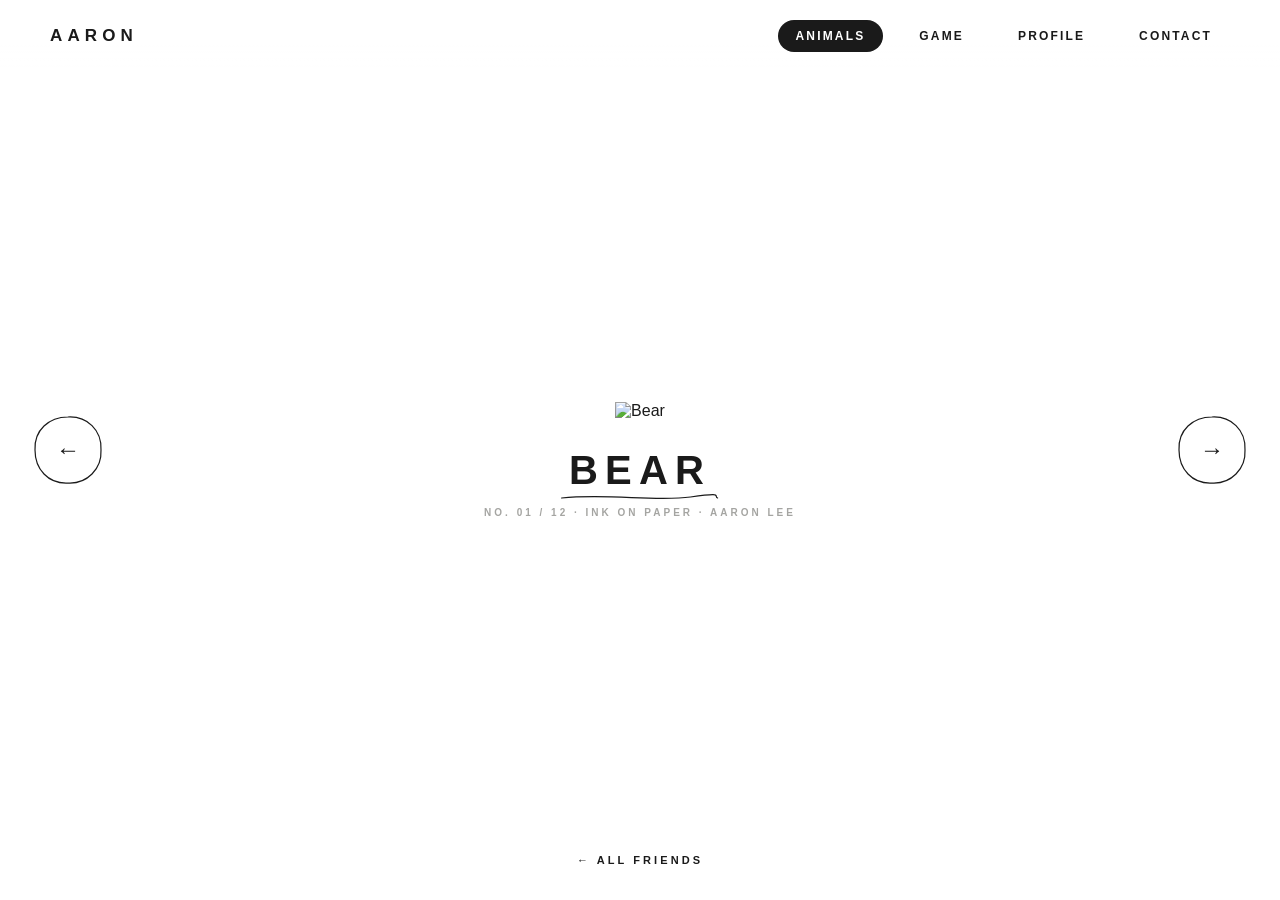
==== animal.html @ 9c1439a1 "Add files via upload" ====
<!DOCTYPE html>
<html lang="en">
<head>
<meta charset="UTF-8">
<meta name="viewport" content="width=device-width, initial-scale=1.0">
<title>Animal — AARON</title>
<link rel="stylesheet" href="shared.css">
<style>
main{
  min-height:100svh;display:flex;flex-direction:column;
  align-items:center;justify-content:center;
  padding:110px clamp(16px,4vw,56px) 90px;
}
.art{
  position:relative;
  opacity:0;transform:scale(.9) rotate(-1.5deg);
  transition:opacity .55s .15s var(--ease),transform .6s .15s var(--boing);
}
body.drawn .art{opacity:1;transform:none}
.art img{
  max-height:78vh;max-width:min(1150px,92vw);width:auto;height:auto;
}
/* gentle idle float */
body.drawn .art{animation:float 6s 1s ease-in-out infinite}
@keyframes float{
  0%,100%{transform:translateY(0)}
  50%{transform:translateY(-7px)}
}

.caption{margin-top:28px;text-align:center}
.caption .nm{
  display:inline-block;position:relative;
  font-size:clamp(24px,3.4vw,40px);font-weight:800;letter-spacing:.18em;
}
.caption .nm svg{position:absolute;left:-6%;bottom:-10px;width:112%;height:12px;overflow:visible}
.caption .nm svg path{
  fill:none;stroke:var(--ink);stroke-width:1.2;stroke-linecap:round;
  vector-effect:non-scaling-stroke;
  stroke-dasharray:300;stroke-dashoffset:300;
  transition:stroke-dashoffset .8s .7s var(--ease);
}
body.drawn .caption .nm svg path{stroke-dashoffset:0}
.caption .meta{
  margin-top:14px;font-size:10px;font-weight:700;
  letter-spacing:.3em;text-transform:uppercase;color:var(--soft);
}

/* prev / next: round friendly buttons */
.pn{
  position:fixed;top:50%;transform:translateY(-50%);z-index:20;
  width:clamp(52px,6vw,72px);height:clamp(52px,6vw,72px);
  display:flex;align-items:center;justify-content:center;
  border-radius:50%;background:var(--paper);
  transition:transform .4s var(--boing),background .3s,color .3s;
}
.pn svg.ring{position:absolute;inset:0;width:100%;height:100%;overflow:visible}
.pn svg.ring path{
  fill:none;stroke:var(--ink);stroke-width:1.2;stroke-linecap:round;
  vector-effect:non-scaling-stroke;
  stroke-dasharray:240;stroke-dashoffset:240;
  transition:stroke-dashoffset .8s .9s var(--ease);
}
body.drawn .pn svg.ring path{stroke-dashoffset:0}
.pn .ar{font-size:clamp(18px,2vw,24px);font-weight:800}
.pn:hover{transform:translateY(-50%) scale(1.12) rotate(-4deg);background:var(--ink);color:var(--paper)}
.pn.prev{left:clamp(10px,2.5vw,40px)}
.pn.next{right:clamp(10px,2.5vw,40px)}
.pn .lbl{
  position:absolute;top:105%;width:140%;left:-20%;text-align:center;
  font-size:9px;font-weight:700;letter-spacing:.26em;text-transform:uppercase;color:var(--soft);
  opacity:0;transition:opacity .3s;
}
.pn:hover .lbl{opacity:1}

.back{
  position:fixed;bottom:24px;left:50%;transform:translateX(-50%);z-index:20;
  font-size:11px;font-weight:700;letter-spacing:.28em;text-transform:uppercase;
  padding:10px 22px;border-radius:999px;
  transition:background .3s,color .3s,transform .35s var(--boing);
}
.back:hover{background:var(--ink);color:var(--paper);transform:translateX(-50%) translateY(-3px)}
</style>
</head>
<body data-trail="off">

<header>
  <a class="logo" href="index.html" data-cut>AARON</a>
  <nav>
    <a href="animals.html" data-cut class="here">Animals</a>
    <a href="game.html" data-cut>Game<svg class="pill" viewBox="0 0 100 34" preserveAspectRatio="none"><path d="M17 3 C40 1 70 4 84 3 C96 4 98 12 96 18 C97 27 90 31 80 31 C55 33 30 30 16 31 C6 31 2 25 3 17 C2 9 8 3 17 3"/></svg></a>
    <a href="profile.html" data-cut>Profile<svg class="pill" viewBox="0 0 100 34" preserveAspectRatio="none"><path d="M17 3 C40 1 70 4 84 3 C96 4 98 12 96 18 C97 27 90 31 80 31 C55 33 30 30 16 31 C6 31 2 25 3 17 C2 9 8 3 17 3"/></svg></a>
    <a href="contact.html" data-cut>Contact<svg class="pill" viewBox="0 0 100 34" preserveAspectRatio="none"><path d="M17 3 C40 1 70 4 84 3 C96 4 98 12 96 18 C97 27 90 31 80 31 C55 33 30 30 16 31 C6 31 2 25 3 17 C2 9 8 3 17 3"/></svg></a>
  </nav>
</header>

<main>
  <figure class="art">
    <img id="art" src="" alt="">
  </figure>

  <figcaption class="caption">
    <span class="nm" id="nm"></span>
    <svg style="display:none"></svg>
    <div class="meta" id="meta"></div>
  </figcaption>
</main>

<a class="pn prev" id="prevA" href="#" data-cut aria-label="previous">
  <svg class="ring" viewBox="0 0 72 72"><path d="M36 3 C55 2 70 16 69 36 C70 55 55 70 36 69 C16 70 3 55 3 36 C2 16 17 3 36 3"/></svg>
  <span class="ar">←</span><span class="lbl" id="prevL"></span>
</a>
<a class="pn next" id="nextA" href="#" data-cut aria-label="next">
  <svg class="ring" viewBox="0 0 72 72"><path d="M36 3 C55 2 70 16 69 36 C70 55 55 70 36 69 C16 70 3 55 3 36 C2 16 17 3 36 3"/></svg>
  <span class="ar">→</span><span class="lbl" id="nextL"></span>
</a>

<a class="back" href="animals.html" data-cut>← all friends</a>

<script src="shared.js"></script>
<script>
const i=Math.max(0,Math.min(WORKS.length-1,parseInt(new URLSearchParams(location.search).get('i')||'0',10)||0));
const w=WORKS[i];
const pi=(i-1+WORKS.length)%WORKS.length, ni=(i+1)%WORKS.length;

document.title=w.name.toUpperCase()+' — AARON';
document.getElementById('art').src=w.file;
document.getElementById('art').alt=w.name;
const nm=document.getElementById('nm');
nm.insertAdjacentText('afterbegin', w.name.toUpperCase());
const d1=200;
nm.insertAdjacentHTML('beforeend',
  `<svg viewBox="0 0 ${d1} 12" preserveAspectRatio="none"><path d="M2 7 C${d1*.3} 2 ${d1*.6} 11 ${d1*.82} 6 S${d1-8} 5 ${d1-2} 7"/></svg>`);
document.getElementById('meta').textContent=`No. ${String(i+1).padStart(2,'0')} / ${WORKS.length} · ink on paper · aaron lee`;
document.getElementById('prevA').href='animal.html?i='+pi;
document.getElementById('nextA').href='animal.html?i='+ni;
document.getElementById('prevL').textContent=WORKS[pi].name;
document.getElementById('nextL').textContent=WORKS[ni].name;

addEventListener('keydown',e=>{
  if(e.key==='ArrowLeft')document.getElementById('prevA').click();
  if(e.key==='ArrowRight')document.getElementById('nextA').click();
  if(e.key==='Escape')document.querySelector('.back').click();
});
[pi,ni].forEach(k=>{const im=new Image();im.src=WORKS[k].file;});
</script>
</body>
</html>
---- shared.css ----
/* ============================================================
   AARON — cute-site shared styles
   warm paper, crayon-thick ink, bouncy & friendly.
   ============================================================ */
:root{
  --ink:#1a1a1a;
  --paper:#ffffff;
  --faint:#ececea;
  --soft:#a5a5a2;
  --lw:2.5px;
  --ease:cubic-bezier(.22,1,.36,1);
  --boing:cubic-bezier(.34,1.56,.64,1);   /* the cute one */
}
*{margin:0;padding:0;box-sizing:border-box}
html{scroll-behavior:smooth}
body{
  background:var(--paper);
  color:var(--ink);
  font-family:"Helvetica Neue",Helvetica,Arial,sans-serif;
  -webkit-font-smoothing:antialiased;
  overflow-x:hidden;
  min-height:100svh;
}
::selection{background:var(--ink);color:var(--paper)}
a{color:inherit;text-decoration:none}
img{max-width:100%;display:block}
#trail{position:fixed;inset:0;pointer-events:none;z-index:60}

/* ---------- header ---------- */
header{
  position:fixed;top:0;left:0;right:0;z-index:100;
  display:flex;justify-content:space-between;align-items:center;
  padding:20px clamp(18px,4vw,50px);
  background:linear-gradient(var(--paper) 60%,transparent);
}
header .logo{
  font-size:17px;font-weight:800;letter-spacing:.3em;
  transition:transform .4s var(--boing);display:inline-block;
}
header .logo:hover{transform:rotate(-3deg) scale(1.08)}
nav{display:flex;gap:clamp(10px,2vw,18px)}
nav a{
  font-size:12px;font-weight:700;letter-spacing:.18em;text-transform:uppercase;
  padding:9px 18px;border-radius:999px;position:relative;
  transition:transform .35s var(--boing),background .3s,color .3s;
}
/* wobbly pill border */
nav a svg.pill{position:absolute;inset:0;width:100%;height:100%;overflow:visible;pointer-events:none}
nav a svg.pill path{
  fill:none;stroke:var(--ink);stroke-width:1.1;stroke-linecap:round;
  vector-effect:non-scaling-stroke;
  stroke-dasharray:260;stroke-dashoffset:260;
  transition:stroke-dashoffset .6s var(--ease);
}
nav a:hover{transform:translateY(-2px) rotate(-1deg)}
nav a:hover svg.pill path{stroke-dashoffset:0}
nav a.here{background:var(--ink);color:var(--paper)}

/* ---------- the cut transition: thin free-hand line ---------- */
#wipe{position:fixed;inset:0;z-index:9000;pointer-events:none}
#wipe .w-top,#wipe .w-bot{
  position:absolute;left:0;width:100vw;background:var(--paper);transform:scaleY(0);
}
#wipe .w-top{top:0;transform-origin:top}
#wipe .w-bot{transform-origin:bottom}
#wipe svg.w-line{
  position:absolute;left:0;width:100vw;height:16px;overflow:visible;
}
#wipe svg.w-line path{
  fill:none;stroke:var(--ink);stroke-width:1.1;
  stroke-linecap:round;stroke-linejoin:round;
}
#wipe.closing{pointer-events:all}
#wipe.closing .w-top{transition:transform .38s var(--ease);transform:scaleY(1)}
#wipe.closing .w-bot{transition:transform .38s var(--ease);transform:scaleY(1)}
#wipe.covered .w-top,#wipe.covered .w-bot{transform:scaleY(1)}
#wipe.opening .w-top{transition:transform .55s .05s var(--ease);transform:scaleY(0)}
#wipe.opening .w-bot{transition:transform .55s .05s var(--ease);transform:scaleY(0)}

/* ---------- helpers ---------- */
.pop{
  opacity:0;transform:translateY(26px) scale(.94);
  transition:opacity .6s var(--ease),transform .6s var(--boing);
}
body.drawn .pop{opacity:1;transform:none}
.pop.d1{transition-delay:.08s}.pop.d2{transition-delay:.16s}
.pop.d3{transition-delay:.24s}.pop.d4{transition-delay:.32s}
.pop.d5{transition-delay:.4s}

/* ---------- footer ---------- */
footer{
  padding:30px clamp(18px,4vw,50px);
  display:flex;justify-content:space-between;gap:18px;
  font-size:11px;font-weight:700;letter-spacing:.24em;text-transform:uppercase;color:var(--soft);
}
footer a{transition:color .3s,transform .3s var(--boing);display:inline-block}
footer a:hover{color:var(--ink);transform:translateX(-3px)}

@media (prefers-reduced-motion:reduce){
  *,*::before,*::after{animation-duration:.001s!important;transition-duration:.001s!important}
  #trail{display:none}
}
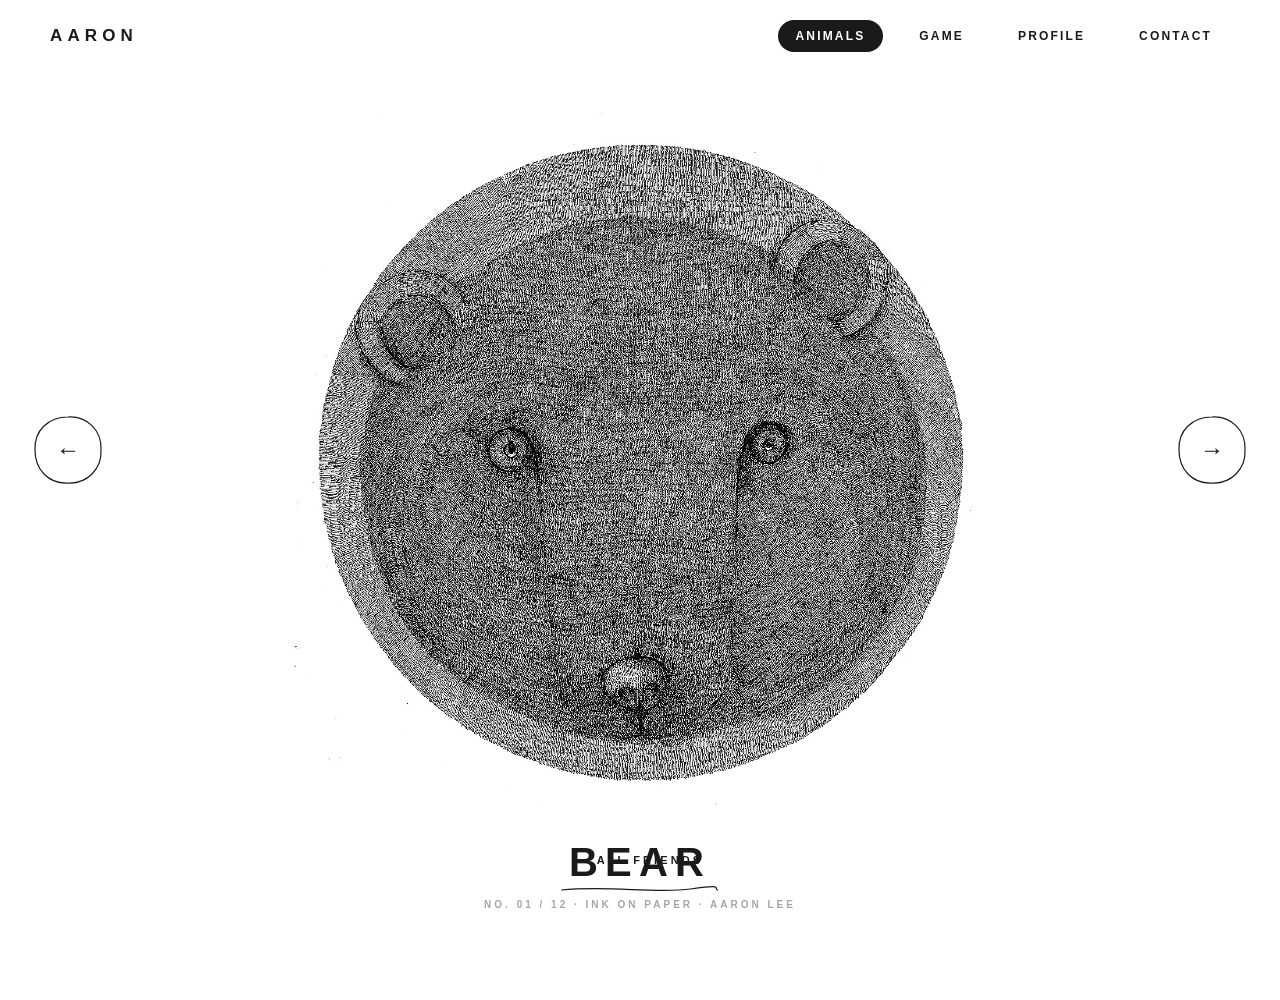
==== commit 45c474ee: "Add pixel whale favicon" ====
--- a/animal.html
+++ b/animal.html
@@ -4,6 +4,8 @@
 <meta charset="UTF-8">
 <meta name="viewport" content="width=device-width, initial-scale=1.0">
 <title>Animal — AARON</title>
+<link rel="icon" type="image/png" href="favicon.png">
+<link rel="apple-touch-icon" href="apple-touch-icon.png">
 <link rel="stylesheet" href="shared.css">
 <style>
 main{
--- a/shared.css
+++ b/shared.css
@@ -56,6 +56,32 @@
 nav a:hover svg.pill path{stroke-dashoffset:0}
 nav a.here{background:var(--ink);color:var(--paper)}
 
+/* ---------- mobile: hamburger ---------- */
+.burger{
+  display:none;width:44px;height:44px;border:0;background:none;cursor:pointer;
+  position:relative;z-index:220;padding:10px;
+}
+.burger span{
+  display:block;height:2px;border-radius:2px;background:var(--ink);
+  margin:6px 0;transition:transform .35s var(--boing),opacity .25s;
+}
+.burger span:nth-child(1){width:24px}
+.burger span:nth-child(2){width:17px;margin-left:7px}
+body.nav-open .burger span:nth-child(1){transform:translateY(4px) rotate(45deg)}
+body.nav-open .burger span:nth-child(2){width:24px;margin-left:0;transform:translateY(-4px) rotate(-45deg)}
+@media (max-width:640px){
+  .burger{display:block}
+  nav{
+    position:fixed;inset:0;z-index:210;
+    flex-direction:column;align-items:center;justify-content:center;
+    gap:30px;background:var(--paper);
+    opacity:0;visibility:hidden;transform:translateY(-14px);
+    transition:opacity .35s var(--ease),transform .4s var(--boing),visibility .35s;
+  }
+  body.nav-open nav{opacity:1;visibility:visible;transform:none}
+  nav a{font-size:18px;letter-spacing:.26em}
+}
+
 /* ---------- the cut transition: thin free-hand line ---------- */
 #wipe{position:fixed;inset:0;z-index:9000;pointer-events:none}
 #wipe .w-top,#wipe .w-bot{
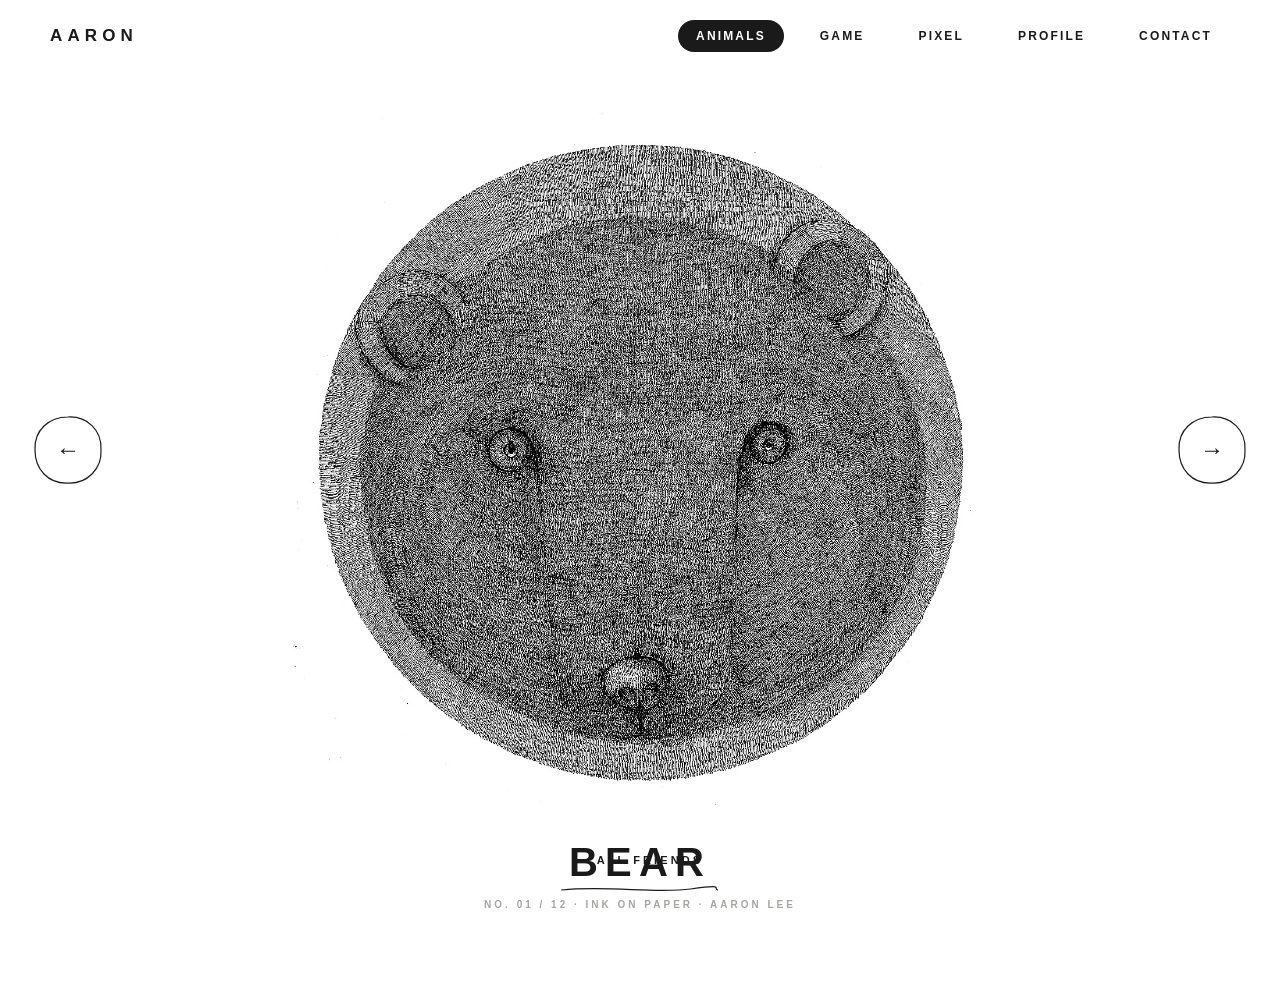
==== commit 0cda37d4: "Add pixel art creator page" ====
--- a/animal.html
+++ b/animal.html
@@ -90,6 +90,7 @@
   <nav>
     <a href="animals.html" data-cut class="here">Animals</a>
     <a href="game.html" data-cut>Game<svg class="pill" viewBox="0 0 100 34" preserveAspectRatio="none"><path d="M17 3 C40 1 70 4 84 3 C96 4 98 12 96 18 C97 27 90 31 80 31 C55 33 30 30 16 31 C6 31 2 25 3 17 C2 9 8 3 17 3"/></svg></a>
+    <a href="pixel.html" data-cut>Pixel<svg class="pill" viewBox="0 0 100 34" preserveAspectRatio="none"><path d="M17 3 C40 1 70 4 84 3 C96 4 98 12 96 18 C97 27 90 31 80 31 C55 33 30 30 16 31 C6 31 2 25 3 17 C2 9 8 3 17 3"/></svg></a>
     <a href="profile.html" data-cut>Profile<svg class="pill" viewBox="0 0 100 34" preserveAspectRatio="none"><path d="M17 3 C40 1 70 4 84 3 C96 4 98 12 96 18 C97 27 90 31 80 31 C55 33 30 30 16 31 C6 31 2 25 3 17 C2 9 8 3 17 3"/></svg></a>
     <a href="contact.html" data-cut>Contact<svg class="pill" viewBox="0 0 100 34" preserveAspectRatio="none"><path d="M17 3 C40 1 70 4 84 3 C96 4 98 12 96 18 C97 27 90 31 80 31 C55 33 30 30 16 31 C6 31 2 25 3 17 C2 9 8 3 17 3"/></svg></a>
   </nav>
